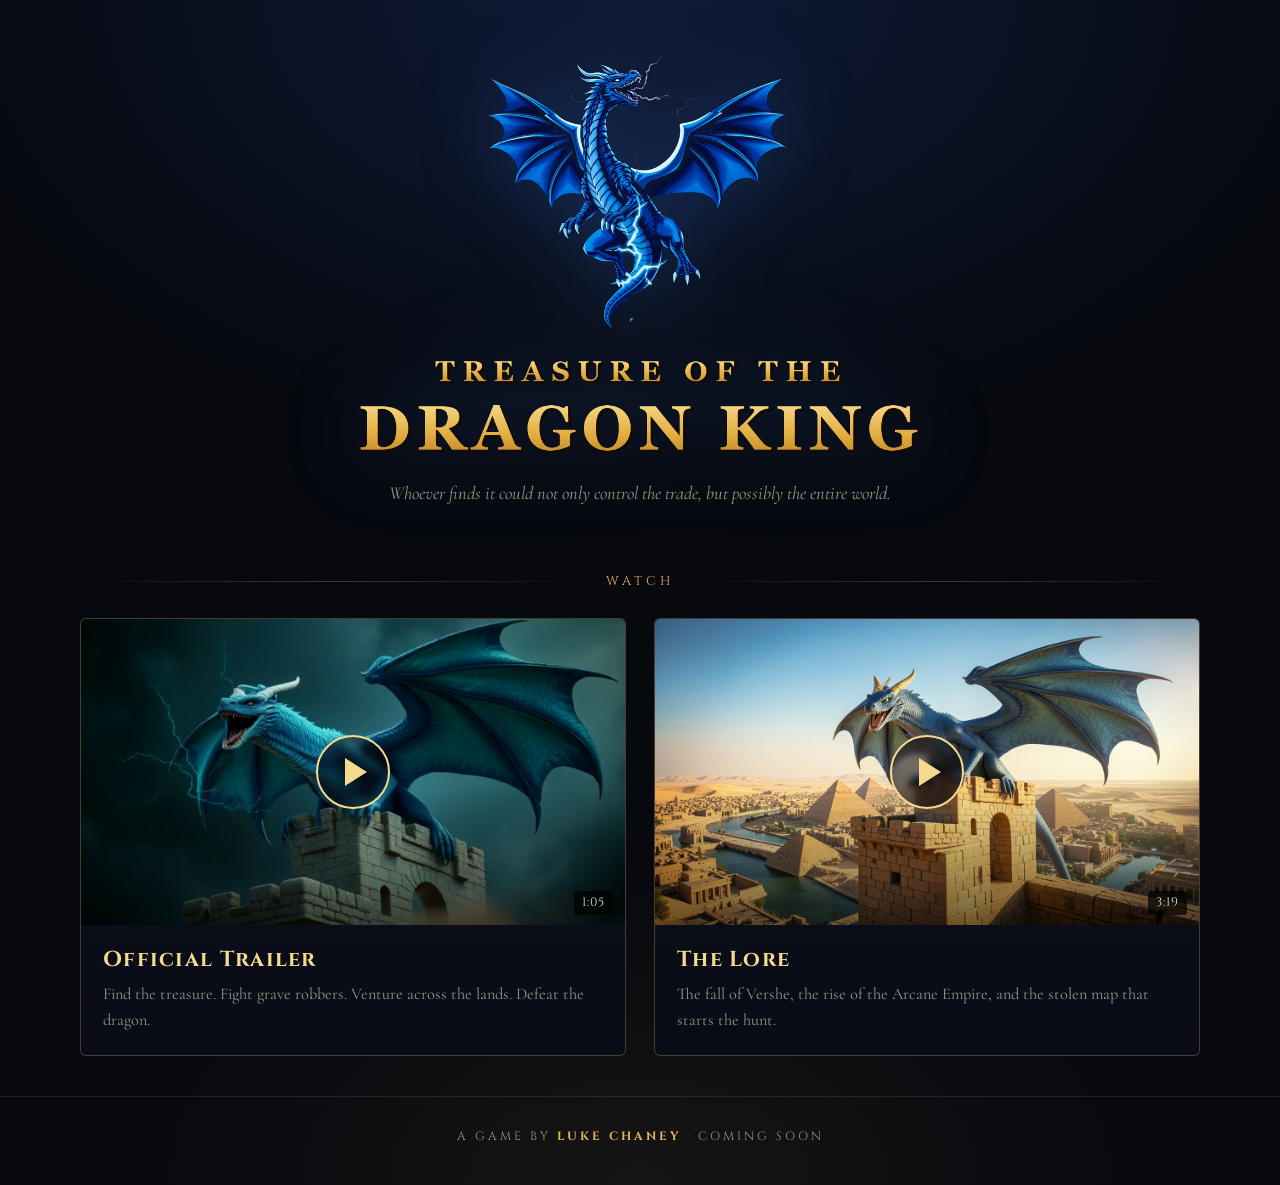
==== index.html @ 8ff5bae0 "Trailer site: home page with the logo and two videos (official trailer, the lore), a watch page for " ====
<!doctype html>
<html lang="en">
<head>
  <meta charset="utf-8">
  <meta name="viewport" content="width=device-width, initial-scale=1">
  <link rel="icon" type="image/png" href="assets/favicon.png">
  <link rel="apple-touch-icon" href="assets/icon.png">
  <link rel="preconnect" href="https://fonts.googleapis.com">
  <link rel="preconnect" href="https://fonts.gstatic.com" crossorigin>
  <link href="https://fonts.googleapis.com/css2?family=Cinzel:wght@400;700&family=Cormorant+Garamond:ital,wght@0,500;1,500&display=swap" rel="stylesheet">
  <link rel="stylesheet" href="style.css">
  <title>Treasure of the Dragon King</title>
  <meta name="description" content="Trailers and cinematics for Treasure of the Dragon King, a first-person adventure. Coming soon.">
  <meta property="og:title" content="Treasure of the Dragon King">
  <meta property="og:description" content="Watch the official trailer and the lore of Treasure of the Dragon King.">
  <meta property="og:image" content="https://lukewchaney.github.io/totdk-trailers/assets/trailer-poster.jpg">
</head>
<body>
  <header class="hero wrap">
    <img class="logo" src="assets/logo.png" alt="Treasure of the Dragon King">
    <p class="tagline">Whoever finds it could not only control the trade, but possibly the entire world.</p>
  </header>
  <main class="wrap">
    <div class="rule">Watch</div>
    <section class="videos">
      <a class="card" href="trailer.html">
        <div class="thumb"><img src="assets/trailer-poster.jpg" alt="The blue dragon king roaring on a castle tower"><span class="play" aria-hidden="true"></span><span class="length">1:05</span></div>
        <div class="card-body"><h2>Official Trailer</h2><p>Find the treasure. Fight grave robbers. Venture across the lands. Defeat the dragon.</p></div>
      </a>
      <a class="card" href="lore.html">
        <div class="thumb"><img src="assets/lore-poster.jpg" alt="The blue dragon king perched on a tower above the desert city of Vershe"><span class="play" aria-hidden="true"></span><span class="length">3:19</span></div>
        <div class="card-body"><h2>The Lore</h2><p>The fall of Vershe, the rise of the Arcane Empire, and the stolen map that starts the hunt.</p></div>
      </a>
    </section>
  </main>
  <footer>A game by <strong>Luke Chaney</strong> &middot; Coming soon</footer>
</body>
</html>
---- style.css ----
:root {
  --bg: #07090f;
  --bg-2: #0d1220;
  --ink: #e9e4d6;
  --muted: #9a9484;
  --gold: #e2b65a;
  --gold-hi: #f6d98f;
  --gold-lo: #9c7428;
  --blue: #3f8cff;
  --line: rgba(226, 182, 90, 0.28);
}

* { box-sizing: border-box; }

html, body { margin: 0; }

body {
  min-height: 100vh;
  background:
    radial-gradient(ellipse 80% 55% at 50% 0%, rgba(40, 90, 200, 0.22), transparent 70%),
    radial-gradient(ellipse 60% 40% at 50% 100%, rgba(226, 182, 90, 0.07), transparent 70%),
    var(--bg);
  color: var(--ink);
  font-family: "Cormorant Garamond", Georgia, "Times New Roman", serif;
  font-size: 19px;
  line-height: 1.55;
  -webkit-font-smoothing: antialiased;
}

a { color: inherit; }

.wrap { width: min(1120px, 100% - 32px); margin: 0 auto; }

/* ---------- home ---------- */
.hero { text-align: center; padding: 48px 0 20px; }

.hero .logo {
  width: min(560px, 92%);
  height: auto;
  filter: drop-shadow(0 0 40px rgba(63, 140, 255, 0.25));
  animation: rise 1.4s ease-out both;
}

.tagline {
  margin: 18px auto 0;
  max-width: 640px;
  color: var(--muted);
  font-style: italic;
  font-size: 1.15rem;
  animation: rise 1.4s 0.3s ease-out both;
}

.rule {
  display: flex; align-items: center; gap: 16px;
  margin: 44px 0 26px;
  font-family: "Cinzel", Georgia, serif;
  letter-spacing: 0.32em;
  font-size: 0.8rem;
  color: var(--gold);
  text-transform: uppercase;
}
.rule::before, .rule::after { content: ""; flex: 1; height: 1px; background: linear-gradient(90deg, transparent, var(--line), transparent); }

.videos {
  display: grid;
  grid-template-columns: repeat(auto-fit, minmax(min(300px, 100%), 1fr));
  gap: 28px;
  padding-bottom: 40px;
}

.card {
  display: block;
  text-decoration: none;
  background: linear-gradient(180deg, var(--bg-2), #090c16);
  border: 1px solid var(--line);
  border-radius: 6px;
  overflow: hidden;
  transition: transform 0.25s ease, border-color 0.25s ease, box-shadow 0.25s ease;
  animation: rise 1.2s ease-out both;
}
.card:nth-child(2) { animation-delay: 0.15s; }
.card:hover, .card:focus-visible {
  transform: translateY(-4px);
  border-color: var(--gold);
  box-shadow: 0 18px 50px rgba(0, 0, 0, 0.55), 0 0 0 1px rgba(226, 182, 90, 0.35);
  outline: none;
}

.thumb { position: relative; aspect-ratio: 16 / 9; overflow: hidden; background: #000; }
.thumb img { width: 100%; height: 100%; object-fit: cover; display: block; transition: transform 0.6s ease; }
.card:hover .thumb img { transform: scale(1.04); }
.thumb::after { content: ""; position: absolute; inset: 0; background: linear-gradient(180deg, transparent 55%, rgba(0, 0, 0, 0.55)); }

.play {
  position: absolute; left: 50%; top: 50%; z-index: 1;
  width: 74px; height: 74px; margin: -37px 0 0 -37px;
  border-radius: 50%;
  border: 2px solid var(--gold-hi);
  background: rgba(7, 9, 15, 0.55);
  backdrop-filter: blur(3px);
  display: grid; place-items: center;
  transition: background 0.25s ease, transform 0.25s ease;
}
.play::before {
  content: ""; margin-left: 6px;
  border-left: 22px solid var(--gold-hi);
  border-top: 14px solid transparent; border-bottom: 14px solid transparent;
}
.card:hover .play { background: rgba(226, 182, 90, 0.25); transform: scale(1.08); }

.length {
  position: absolute; right: 12px; bottom: 10px; z-index: 1;
  font-family: "Cinzel", Georgia, serif; font-size: 0.78rem; letter-spacing: 0.08em;
  background: rgba(0, 0, 0, 0.7); padding: 2px 8px; border-radius: 3px;
}

.card-body { padding: 18px 22px 22px; }
.card h2 {
  margin: 0 0 6px;
  font-family: "Cinzel", Georgia, serif; font-weight: 700;
  font-size: 1.35rem; letter-spacing: 0.06em;
  color: var(--gold-hi);
}
.card p { margin: 0; color: var(--muted); font-size: 1.02rem; }

footer {
  text-align: center; color: var(--muted);
  font-family: "Cinzel", Georgia, serif; font-size: 0.75rem; letter-spacing: 0.25em; text-transform: uppercase;
  padding: 30px 0 40px; border-top: 1px solid rgba(226, 182, 90, 0.12);
}
footer strong { color: var(--gold); font-weight: 700; }

/* ---------- watch pages ---------- */
.topbar {
  display: flex; align-items: center; justify-content: space-between; gap: 16px;
  padding: 18px 0;
}
.back {
  font-family: "Cinzel", Georgia, serif; font-size: 0.85rem; letter-spacing: 0.12em; text-transform: uppercase;
  text-decoration: none; color: var(--gold);
  border: 1px solid var(--line); border-radius: 4px; padding: 7px 14px;
  transition: border-color 0.2s ease, background 0.2s ease;
}
.back:hover, .back:focus-visible { border-color: var(--gold); background: rgba(226, 182, 90, 0.08); outline: none; }
.topbar img { height: 54px; width: auto; }

.player {
  background: #000;
  border: 1px solid var(--line);
  border-radius: 6px;
  overflow: hidden;
  box-shadow: 0 30px 80px rgba(0, 0, 0, 0.6);
}
.player video { display: block; width: 100%; height: auto; aspect-ratio: 16 / 9; background: #000; }

.watch-info { padding: 22px 0 10px; }
.watch-info h1 {
  margin: 0 0 6px;
  font-family: "Cinzel", Georgia, serif; font-weight: 700;
  font-size: clamp(1.4rem, 4vw, 2.1rem); letter-spacing: 0.06em; color: var(--gold-hi);
}
.watch-info p { margin: 0; color: var(--muted); max-width: 760px; }

.next { margin: 34px 0 40px; }
.next .card { max-width: 420px; }

@keyframes rise { from { opacity: 0; transform: translateY(14px); } to { opacity: 1; transform: none; } }

@media (max-width: 600px) {
  body { font-size: 17px; }
  .hero { padding-top: 28px; }
  .topbar img { height: 40px; }
  .play { width: 60px; height: 60px; margin: -30px 0 0 -30px; }
}

@media (prefers-reduced-motion: reduce) {
  * { animation: none !important; transition: none !important; }
}
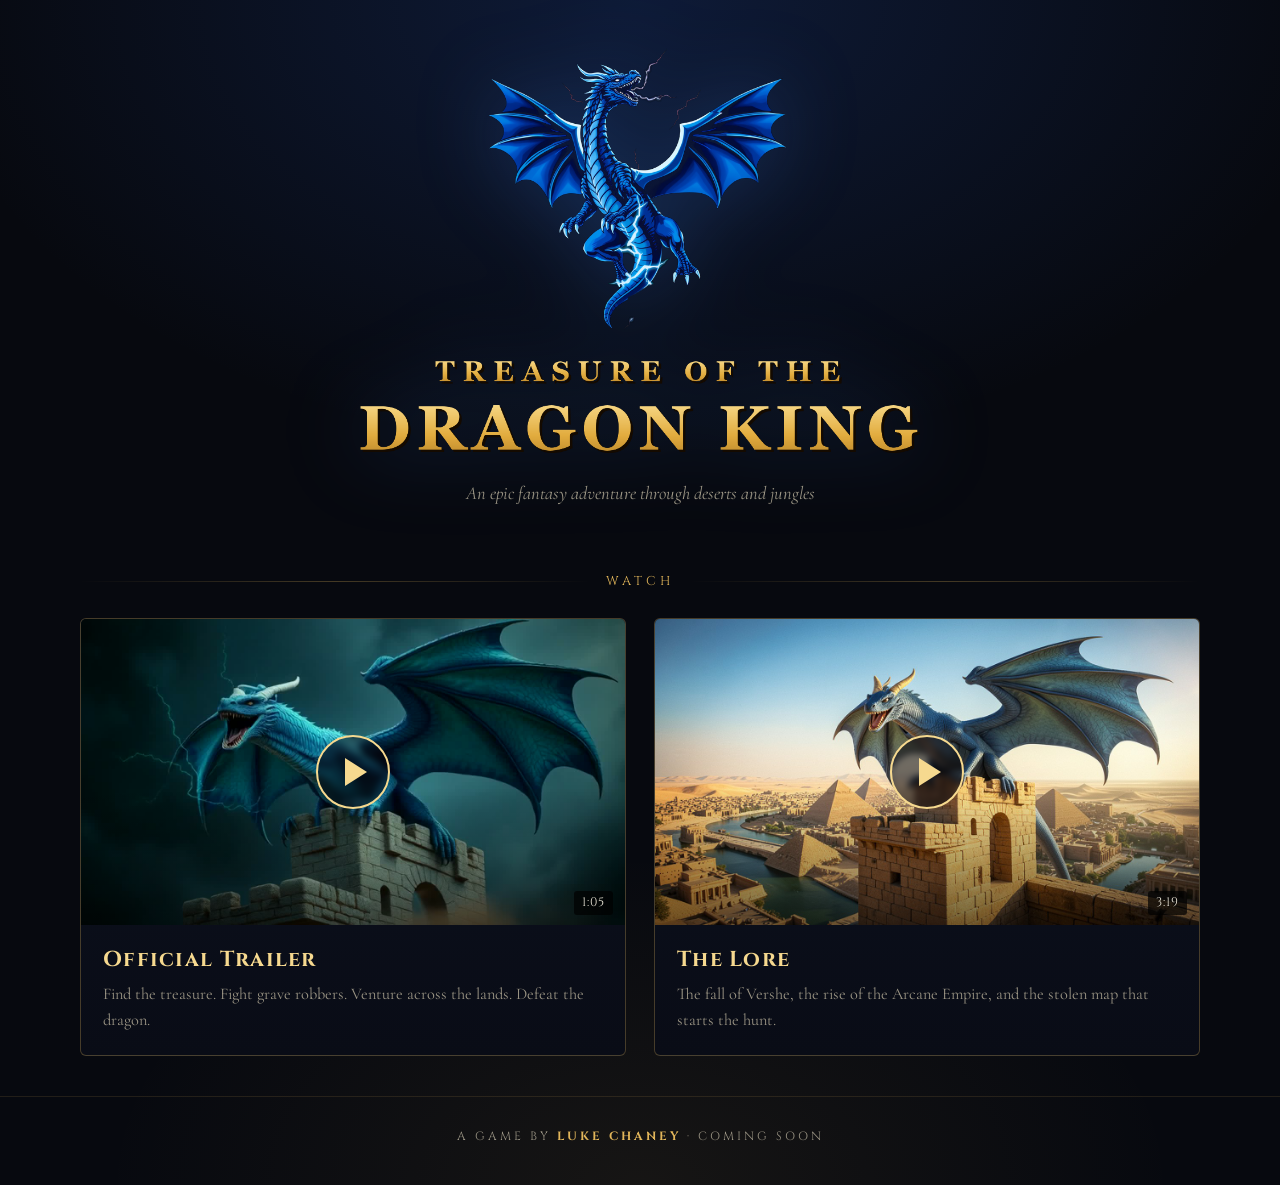
==== commit e7149d09: "Tagline: An epic fantasy adventure through deserts and jungles Co-Authored-By: Claude Opus 5.5 <nore" ====
--- a/index.html
+++ b/index.html
@@ -18,7 +18,7 @@
 <body>
   <header class="hero wrap">
     <img class="logo" src="assets/logo.png" alt="Treasure of the Dragon King">
-    <p class="tagline">Whoever finds it could not only control the trade, but possibly the entire world.</p>
+    <p class="tagline">An epic fantasy adventure through deserts and jungles</p>
   </header>
   <main class="wrap">
     <div class="rule">Watch</div>
